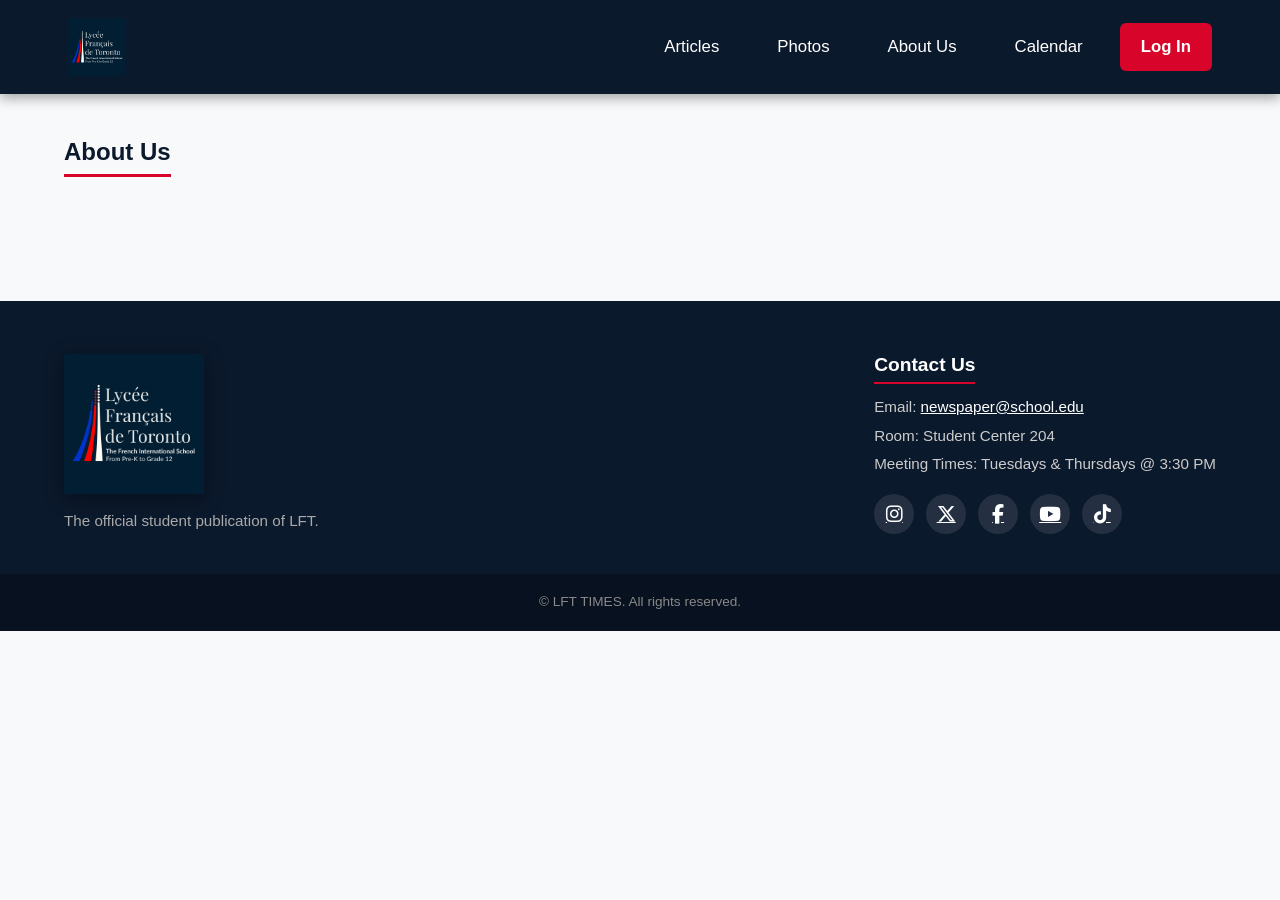
==== about.html @ 4001ed4c "Add about.html with initial content structure" ====
<!DOCTYPE html>
<html lang="en">
<head>
  <meta charset="UTF-8" />
  <meta name="viewport" content="width=device-width, initial-scale=1.0" />

  <title>About Us | LFT TIMES</title>

  <link rel="stylesheet" href="style.css" />

  <!-- FontAwesome Icons for Social Media -->
  <link
    rel="stylesheet"
    href="https://cdnjs.cloudflare.com/ajax/libs/font-awesome/6.4.0/css/all.min.css"
  />
</head>

<body>

  <!-- Top Header Navigation -->
  <header class="navbar">
    <div class="nav-container">

      <a href="index.html" class="logo-link">
        <img src="logo.png" alt="LFT TIMES Logo" class="logo-img" />
      </a>

      <nav class="nav-links">
        <a href="articles.html" class="nav-btn">Articles</a>
        <a href="photos.html" class="nav-btn">Photos</a>
        <a href="about.html" class="nav-btn">About Us</a>
        <a href="calendar.html" class="nav-btn">Calendar</a>
        <a href="login.html" class="nav-btn btn-login">Log In</a>
      </nav>

    </div>
  </header>


  <!-- About Us Section -->
  <main class="main-content">

    <section class="about-section">

      <h1 class="section-title">About Us</h1>

      <!-- Add your text here -->
      <div class="about-text">

        <!-- WRITE YOUR ABOUT US TEXT HERE -->

      </div>

    </section>

  </main>


  <!-- Footer -->
  <footer class="footer">

    <div class="footer-container">

      <div class="footer-brand">
        <img src="logo.png" alt="LFT TIMES Logo" class="footer-logo" />

        <p class="footer-tagline">
          The official student publication of LFT.
        </p>
      </div>


      <div class="footer-contact">

        <h4>Contact Us</h4>

        <p>
          Email:
          <a href="mailto:newspaper@school.edu">
            newspaper@school.edu
          </a>
        </p>

        <p>Room: Student Center 204</p>

        <p>Meeting Times: Tuesdays & Thursdays @ 3:30 PM</p>


        <!-- Social Media Buttons -->
        <div class="social-links">

          <a href="#" aria-label="Instagram" class="social-icon">
            <i class="fab fa-instagram"></i>
          </a>

          <a href="#" aria-label="Twitter" class="social-icon">
            <i class="fab fa-x-twitter"></i>
          </a>

          <a href="#" aria-label="Facebook" class="social-icon">
            <i class="fab fa-facebook-f"></i>
          </a>

          <a href="#" aria-label="YouTube" class="social-icon">
            <i class="fab fa-youtube"></i>
          </a>

          <a href="#" aria-label="TikTok" class="social-icon">
            <i class="fab fa-tiktok"></i>
          </a>

        </div>

      </div>

    </div>


    <!-- Footer Bottom -->
    <div class="footer-bottom">
      <p>&copy; LFT TIMES. All rights reserved.</p>
    </div>

  </footer>

</body>
</html>
---- style.css ----
/* Color Palette Variables */
:root {
  --dark-blue: #0b192c;
  --medium-blue: #1e3e62;
  --accent-red: #d90429;
  --light-gray: #f8f9fa;
  --dark-gray: #2b2d42;
  --white: #ffffff;
  --border-color: #e0e0e0;
}

/* Reset & Base Styles */
* {
  margin: 0;
  padding: 0;
  box-sizing: border-box;
}

body {
  font-family: -apple-system, BlinkMacSystemFont, "Segoe UI", Roboto, Helvetica, Arial, sans-serif;
  background-color: var(--light-gray);
  color: var(--dark-gray);
  line-height: 1.5;
  -webkit-font-smoothing: antialiased;
  -moz-osx-font-smoothing: grayscale;
}

a {
  text-decoration: none;
  color: inherit;
}

/* Header & Navigation */
.navbar {
  background-color: var(--dark-blue);
  position: sticky;
  top: 0;
  z-index: 1000;
  box-shadow: 0 4px 12px rgba(0, 0, 0, 0.35);
}

.nav-container {
  max-width: 1200px;
  margin: 0 auto;
  padding: 18px 28px;
  display: flex;
  align-items: center;
  justify-content: space-between;
}

.logo-img {
  width: 58px;
  height: 58px;
  object-fit: contain;
  display: block;
}

.nav-links {
  display: flex;
  align-items: center;
  gap: 16px;
}

.nav-btn {
  color: var(--white);
  padding: 10px 20px;
  border-radius: 6px;
  font-weight: 500;
  font-size: 1.05rem;
  border: 1px solid transparent;
  transition: background-color 0.2s ease, border-color 0.2s ease;
}

.nav-btn:hover {
  background-color: var(--medium-blue);
  border-color: rgba(255, 255, 255, 0.2);
}

.btn-login {
  background-color: var(--accent-red);
  font-weight: 600;
}

.btn-login:hover {
  background-color: #b80020;
}

/* Hero Section & Ultra-Sharp Background */
.hero {
  position: relative;
  height: 450px;
  min-height: 380px;
  overflow: hidden;
  display: flex;
  align-items: flex-end;
  background-color: var(--dark-blue);
}

.hero-bg {
  position: absolute;
  top: 0;
  left: 0;
  width: 100%;
  height: 100%;
  background-image: url('bg.png');
  background-size: cover;
  background-position: center center;
  background-repeat: no-repeat;
  
  /* Prevents blurriness and jagged scaling on ultra-high resolution displays */
  image-rendering: -webkit-optimize-contrast;
  image-rendering: crisp-edges;
  transform: translateZ(0); /* Enables GPU hardware acceleration */
  will-change: transform;
}

.hero-overlay {
  position: absolute;
  top: 0;
  left: 0;
  width: 100%;
  height: 100%;
  background: linear-gradient(
    to bottom,
    rgba(11, 25, 44, 0.25) 0%,
    rgba(11, 25, 44, 0.75) 70%,
    rgba(11, 25, 44, 0.95) 100%
  );
  z-index: 1;
}

.hero-content {
  position: relative;
  z-index: 2;
  max-width: 1200px;
  width: 100%;
  margin: 0 auto;
  padding: 40px 24px;
}

.hero-title {
  color: var(--white);
  font-size: 4rem;
  font-weight: 900;
  line-height: 0.95;
  letter-spacing: 2px;
  text-transform: uppercase;
  text-shadow: 0 4px 12px rgba(0, 0, 0, 0.5);
}

/* Main Articles Section */
.main-content {
  max-width: 1200px;
  margin: 0 auto;
  padding: 40px 24px;
}

.section-title {
  font-size: 1.5rem;
  color: var(--dark-blue);
  margin-bottom: 24px;
  border-bottom: 3px solid var(--accent-red);
  display: inline-block;
  padding-bottom: 4px;
}

.articles-grid {
  display: grid;
  grid-template-columns: repeat(4, 1fr);
  gap: 20px;
}

.article-card {
  background-color: var(--white);
  border-radius: 8px;
  overflow: hidden;
  box-shadow: 0 4px 12px rgba(0, 0, 0, 0.05);
  border: 1px solid var(--border-color);
  transition: transform 0.2s ease, box-shadow 0.2s ease;
  display: flex;
  flex-direction: column;
}

.article-card:hover {
  transform: translateY(-4px);
  box-shadow: 0 8px 20px rgba(0, 0, 0, 0.12);
}

.card-img-wrapper {
  height: 160px;
  background-color: #e0e0e0;
  overflow: hidden;
}

.card-img {
  width: 100%;
  height: 100%;
  object-fit: cover;
  display: block;
}

.card-body {
  padding: 16px;
  display: flex;
  flex-direction: column;
  flex-grow: 1;
}

.card-category {
  font-size: 0.75rem;
  font-weight: 700;
  text-transform: uppercase;
  color: var(--accent-red);
  margin-bottom: 6px;
}

.card-title {
  font-size: 1.1rem;
  color: var(--dark-blue);
  font-weight: 700;
  margin-bottom: 12px;
  flex-grow: 1;
}

.card-date {
  font-size: 0.8rem;
  color: #777;
}

/* Footer Section */
.footer {
  background-color: var(--dark-blue);
  color: var(--white);
  margin-top: 60px;
  padding-top: 50px;
}

.footer-container {
  max-width: 1200px;
  margin: 0 auto;
  padding: 0 24px 40px 24px;
  display: flex;
  justify-content: space-between;
  align-items: center;
  gap: 40px;
  flex-wrap: wrap;
}

.footer-brand {
  display: flex;
  flex-direction: column;
  align-items: flex-start;
  max-width: 320px;
}

/* VERY BIG FOOTER LOGO */
.footer-logo {
  width: 140px;
  height: auto;
  max-height: 140px;
  object-fit: contain;
  margin-bottom: 16px;
  filter: drop-shadow(0 4px 10px rgba(0, 0, 0, 0.4));
}

.footer-tagline {
  color: #aaa;
  font-size: 0.95rem;
  line-height: 1.4;
}

.footer-contact h4 {
  font-size: 1.2rem;
  margin-bottom: 12px;
  color: var(--white);
  border-bottom: 2px solid var(--accent-red);
  display: inline-block;
  padding-bottom: 2px;
}

.footer-contact p {
  font-size: 0.95rem;
  color: #ccc;
  margin-bottom: 6px;
}

.footer-contact a {
  color: var(--white);
  text-decoration: underline;
}

/* Social Media Buttons */
.social-links {
  display: flex;
  gap: 12px;
  margin-top: 18px;
}

.social-icon {
  width: 40px;
  height: 40px;
  background-color: rgba(255, 255, 255, 0.1);
  color: var(--white);
  border-radius: 50%;
  display: flex;
  align-items: center;
  justify-content: center;
  font-size: 1.2rem;
  transition: background-color 0.2s ease, transform 0.2s ease;
}

.social-icon:hover {
  background-color: var(--accent-red);
  transform: translateY(-3px);
}

.footer-bottom {
  background-color: rgba(0, 0, 0, 0.3);
  text-align: center;
  padding: 18px;
  font-size: 0.85rem;
  color: #888;
}

/* Mobile Responsiveness */
@media (max-width: 900px) {
  .articles-grid {
    grid-template-columns: repeat(2, 1fr);
  }
}

@media (max-width: 600px) {
  .articles-grid {
    grid-template-columns: 1fr;
  }

  .nav-container {
    flex-direction: column;
    gap: 12px;
  }

  .nav-links {
    flex-wrap: wrap;
    justify-content: center;
  }

  .hero-title {
    font-size: 2.8rem;
  }

  .footer-container {
    flex-direction: column;
    align-items: flex-start;
  }
}
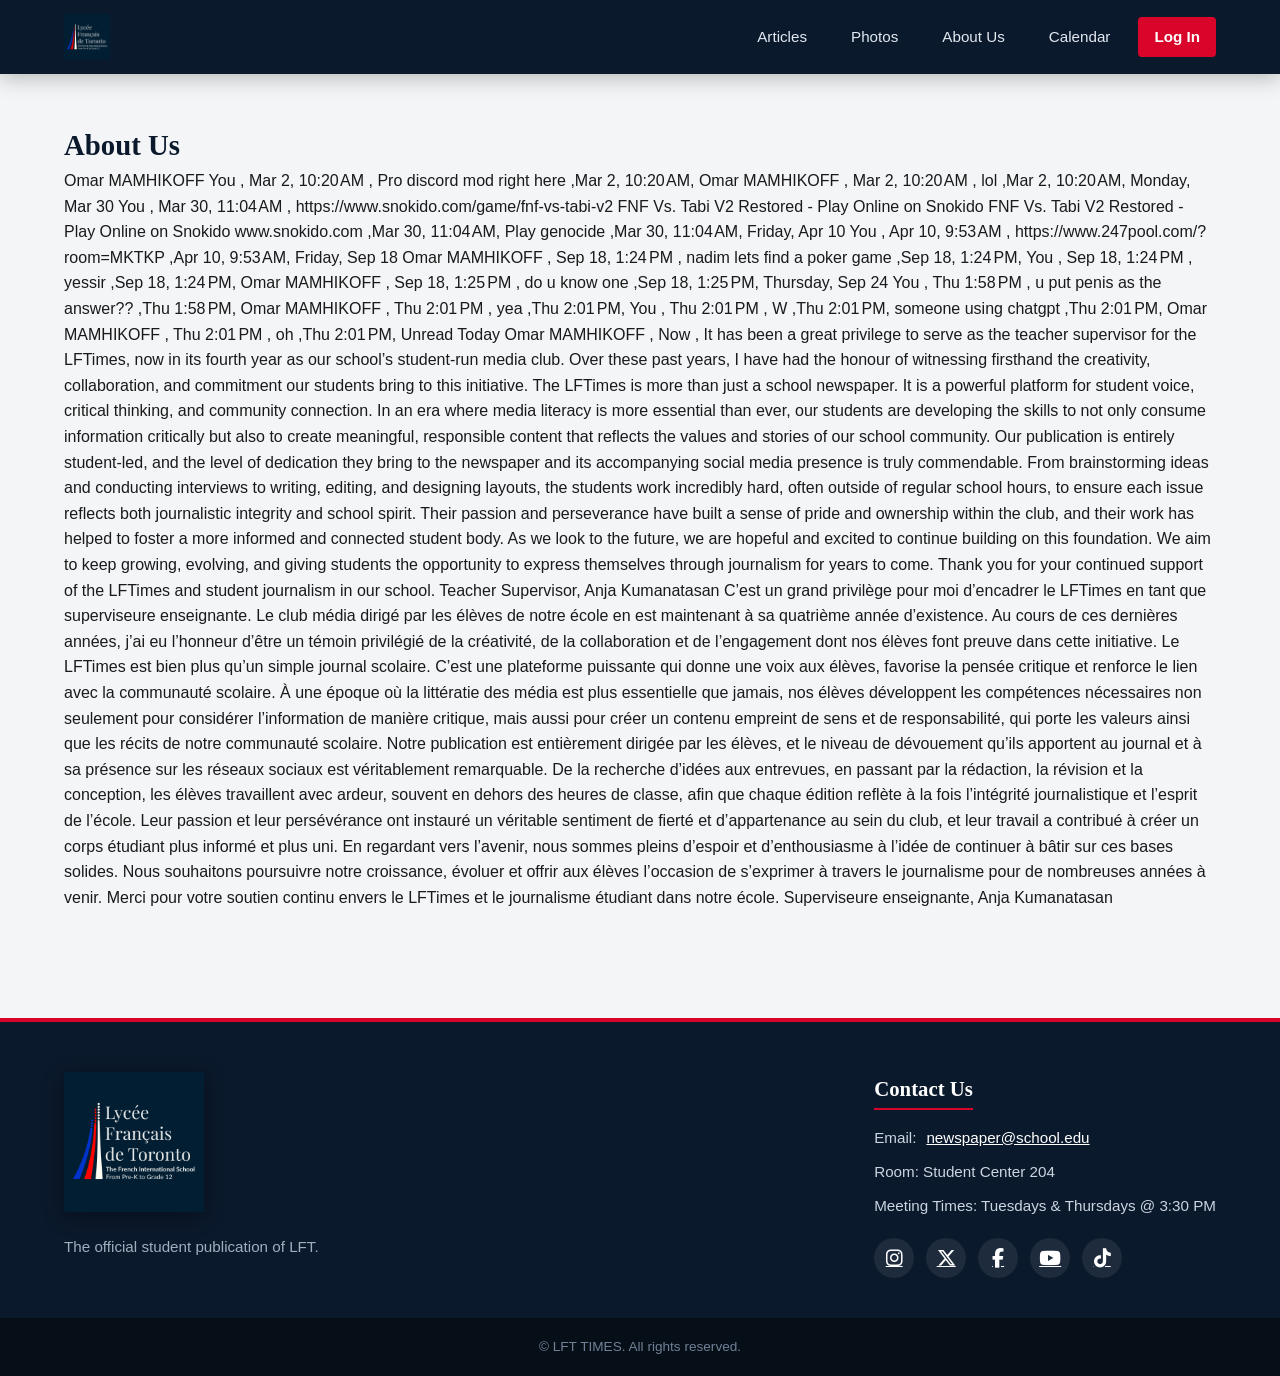
==== commit fbfb2f49: "Update about section with teacher's message Added a detailed message from the teacher supervisor abo" ====
--- a/about.html
+++ b/about.html
@@ -47,8 +47,118 @@
       <!-- Add your text here -->
       <div class="about-text">
 
-        <!-- WRITE YOUR ABOUT US TEXT HERE -->
-
+      Omar MAMHIKOFF
+You
+,
+Mar 2, 10:20 AM
+,
+Pro discord mod right here
+,Mar 2, 10:20 AM,
+Omar MAMHIKOFF
+,
+Mar 2, 10:20 AM
+,
+lol
+,Mar 2, 10:20 AM,
+Monday, Mar 30
+You
+,
+Mar 30, 11:04 AM
+,
+https://www.snokido.com/game/fnf-vs-tabi-v2
+FNF Vs. Tabi V2 Restored - Play Online on Snokido
+FNF Vs. Tabi V2 Restored - Play Online on Snokido
+www.snokido.com
+,Mar 30, 11:04 AM,
+Play genocide
+,Mar 30, 11:04 AM,
+Friday, Apr 10
+You
+,
+Apr 10, 9:53 AM
+,
+https://www.247pool.com/?room=MKTKP
+,Apr 10, 9:53 AM,
+Friday, Sep 18
+Omar MAMHIKOFF
+,
+Sep 18, 1:24 PM
+,
+nadim lets find a poker game
+,Sep 18, 1:24 PM,
+You
+,
+Sep 18, 1:24 PM
+,
+yessir
+,Sep 18, 1:24 PM,
+Omar MAMHIKOFF
+,
+Sep 18, 1:25 PM
+,
+do u know one
+,Sep 18, 1:25 PM,
+Thursday, Sep 24
+You
+,
+Thu 1:58 PM
+,
+u put penis as the answer??
+,Thu 1:58 PM,
+Omar MAMHIKOFF
+,
+Thu 2:01 PM
+,
+yea
+,Thu 2:01 PM,
+You
+,
+Thu 2:01 PM
+,
+W
+,Thu 2:01 PM,
+someone using chatgpt
+,Thu 2:01 PM,
+Omar MAMHIKOFF
+,
+Thu 2:01 PM
+,
+oh
+,Thu 2:01 PM,
+Unread
+Today
+Omar MAMHIKOFF
+,
+Now
+,
+It has been a great privilege to serve as the teacher supervisor for the LFTimes, now in its fourth year as our school’s student-run media club. Over these past years, I have had the honour of witnessing firsthand the creativity, collaboration, and commitment our students bring to this initiative.
+
+The LFTimes is more than just a school newspaper. It is a powerful platform for student voice, critical thinking, and community connection. In an era where media literacy is more essential than ever, our students are developing the skills to not only consume information critically but also to create meaningful, responsible content that reflects the values and stories of our school community.
+
+Our publication is entirely student-led, and the level of dedication they bring to the newspaper and its accompanying social media presence is truly commendable. From brainstorming ideas and conducting interviews to writing, editing, and designing layouts, the students work incredibly hard, often outside of regular school hours, to ensure each issue reflects both journalistic integrity and school spirit.
+
+Their passion and perseverance have built a sense of pride and ownership within the club, and their work has helped to foster a more informed and connected student body.
+
+As we look to the future, we are hopeful and excited to continue building on this foundation. We aim to keep growing, evolving, and giving students the opportunity to express themselves through journalism for years to come.
+
+Thank you for your continued support of the LFTimes and student journalism in our school.
+
+Teacher Supervisor, Anja Kumanatasan
+
+
+C’est un grand privilège pour moi d’encadrer le LFTimes en tant que superviseure enseignante. Le club média dirigé par les élèves de notre école en est maintenant à sa quatrième année d’existence. Au cours de ces dernières années, j’ai eu l’honneur d’être un témoin privilégié de la créativité, de la collaboration et de l’engagement dont nos élèves font preuve dans cette initiative.
+
+Le LFTimes est bien plus qu’un simple journal scolaire. C’est une plateforme puissante qui donne une voix aux élèves, favorise la pensée critique et renforce le lien avec la communauté scolaire. À une époque où la littératie des média est plus essentielle que jamais, nos élèves développent les compétences nécessaires non seulement pour considérer l’information de manière critique, mais aussi pour créer un contenu empreint de sens et de responsabilité, qui porte les valeurs ainsi que les récits de notre communauté scolaire.
+
+Notre publication est entièrement dirigée par les élèves, et le niveau de dévouement qu’ils apportent au journal et à sa présence sur les réseaux sociaux est véritablement remarquable. De la recherche d’idées aux entrevues, en passant par la rédaction, la révision et la conception, les élèves travaillent avec ardeur, souvent en dehors des heures de classe, afin que chaque édition reflète à la fois l’intégrité journalistique et l’esprit de l’école.
+
+Leur passion et leur persévérance ont instauré un véritable sentiment de fierté et d’appartenance au sein du club, et leur travail a contribué à créer un corps étudiant plus informé et plus uni.
+
+En regardant vers l’avenir, nous sommes pleins d’espoir et d’enthousiasme à l’idée de continuer à bâtir sur ces bases solides. Nous souhaitons poursuivre notre croissance, évoluer et offrir aux élèves l’occasion de s’exprimer à travers le journalisme pour de nombreuses années à venir.
+
+Merci pour votre soutien continu envers le LFTimes et le journalisme étudiant dans notre école.
+
+Superviseure enseignante, Anja Kumanatasan
       </div>
 
     </section>
--- a/style.css
+++ b/style.css
@@ -1,12 +1,16 @@
-/* Color Palette Variables */
+/* Color Palette & Custom Variables */
 :root {
   --dark-blue: #0b192c;
   --medium-blue: #1e3e62;
   --accent-red: #d90429;
-  --light-gray: #f8f9fa;
-  --dark-gray: #2b2d42;
+  --light-gray: #f4f5f7;
+  --dark-gray: #1a1a1a;
+  --body-text: #4a4a4a;
   --white: #ffffff;
-  --border-color: #e0e0e0;
+  --border-color: #e2e8f0;
+  
+  --font-serif: 'Playfair Display', Georgia, serif;
+  --font-sans: 'Inter', -apple-system, BlinkMacSystemFont, sans-serif;
 }
 
 /* Reset & Base Styles */
@@ -17,67 +21,84 @@
 }
 
 body {
-  font-family: -apple-system, BlinkMacSystemFont, "Segoe UI", Roboto, Helvetica, Arial, sans-serif;
+  font-family: var(--font-sans);
   background-color: var(--light-gray);
   color: var(--dark-gray);
-  line-height: 1.5;
+  line-height: 1.6;
   -webkit-font-smoothing: antialiased;
-  -moz-osx-font-smoothing: grayscale;
 }
 
 a {
   text-decoration: none;
   color: inherit;
-}
-
-/* Header & Navigation */
+  transition: color 0.2s ease;
+}
+
+/* Navigation Header */
 .navbar {
   background-color: var(--dark-blue);
   position: sticky;
   top: 0;
   z-index: 1000;
-  box-shadow: 0 4px 12px rgba(0, 0, 0, 0.35);
+  box-shadow: 0 4px 20px rgba(0, 0, 0, 0.25);
 }
 
 .nav-container {
   max-width: 1200px;
   margin: 0 auto;
-  padding: 18px 28px;
+  padding: 14px 24px;
   display: flex;
   align-items: center;
   justify-content: space-between;
 }
 
+.logo-link {
+  display: flex;
+  align-items: center;
+  gap: 12px;
+}
+
 .logo-img {
-  width: 58px;
-  height: 58px;
+  width: 46px;
+  height: 46px;
   object-fit: contain;
-  display: block;
+}
+
+.brand-text {
+  font-family: var(--font-serif);
+  font-size: 1.6rem;
+  font-weight: 900;
+  color: var(--white);
+  letter-spacing: 1px;
+}
+
+.brand-text span {
+  color: var(--accent-red);
 }
 
 .nav-links {
   display: flex;
   align-items: center;
-  gap: 16px;
+  gap: 12px;
 }
 
 .nav-btn {
-  color: var(--white);
-  padding: 10px 20px;
-  border-radius: 6px;
+  color: #e2e8f0;
+  padding: 8px 16px;
+  border-radius: 4px;
+  font-size: 0.95rem;
   font-weight: 500;
-  font-size: 1.05rem;
-  border: 1px solid transparent;
-  transition: background-color 0.2s ease, border-color 0.2s ease;
+  transition: all 0.2s ease;
 }
 
 .nav-btn:hover {
-  background-color: var(--medium-blue);
-  border-color: rgba(255, 255, 255, 0.2);
+  color: var(--white);
+  background-color: rgba(255, 255, 255, 0.08);
 }
 
 .btn-login {
   background-color: var(--accent-red);
+  color: var(--white);
   font-weight: 600;
 }
 
@@ -85,15 +106,14 @@
   background-color: #b80020;
 }
 
-/* Hero Section & Ultra-Sharp Background */
+/* Hero Section */
 .hero {
   position: relative;
-  height: 450px;
-  min-height: 380px;
-  overflow: hidden;
+  height: 380px;
   display: flex;
   align-items: flex-end;
   background-color: var(--dark-blue);
+  overflow: hidden;
 }
 
 .hero-bg {
@@ -102,16 +122,9 @@
   left: 0;
   width: 100%;
   height: 100%;
-  background-image: url('bg.png');
   background-size: cover;
-  background-position: center center;
-  background-repeat: no-repeat;
-  
-  /* Prevents blurriness and jagged scaling on ultra-high resolution displays */
-  image-rendering: -webkit-optimize-contrast;
-  image-rendering: crisp-edges;
-  transform: translateZ(0); /* Enables GPU hardware acceleration */
-  will-change: transform;
+  background-position: center;
+  filter: brightness(0.9);
 }
 
 .hero-overlay {
@@ -121,10 +134,10 @@
   width: 100%;
   height: 100%;
   background: linear-gradient(
-    to bottom,
-    rgba(11, 25, 44, 0.25) 0%,
-    rgba(11, 25, 44, 0.75) 70%,
-    rgba(11, 25, 44, 0.95) 100%
+    to top,
+    rgba(11, 25, 44, 0.98) 0%,
+    rgba(11, 25, 44, 0.6) 60%,
+    rgba(11, 25, 44, 0.2) 100%
   );
   z-index: 1;
 }
@@ -135,46 +148,79 @@
   max-width: 1200px;
   width: 100%;
   margin: 0 auto;
-  padding: 40px 24px;
+  padding: 48px 24px;
+}
+
+.hero-tag {
+  background-color: var(--accent-red);
+  color: var(--white);
+  font-size: 0.75rem;
+  font-weight: 700;
+  text-transform: uppercase;
+  letter-spacing: 1.5px;
+  padding: 4px 10px;
+  border-radius: 3px;
+  display: inline-block;
+  margin-bottom: 12px;
 }
 
 .hero-title {
-  color: var(--white);
-  font-size: 4rem;
+  font-family: var(--font-serif);
+  color: var(--white);
+  font-size: 3.8rem;
   font-weight: 900;
-  line-height: 0.95;
-  letter-spacing: 2px;
-  text-transform: uppercase;
-  text-shadow: 0 4px 12px rgba(0, 0, 0, 0.5);
-}
-
-/* Main Articles Section */
+  line-height: 1;
+  letter-spacing: -1px;
+  margin-bottom: 12px;
+}
+
+.hero-subtitle {
+  color: #cbd5e1;
+  font-size: 1.15rem;
+  max-width: 620px;
+  font-weight: 400;
+}
+
+/* Main Content Layout */
 .main-content {
   max-width: 1200px;
   margin: 0 auto;
-  padding: 40px 24px;
+  padding: 48px 24px;
+}
+
+.section-header {
+  display: flex;
+  align-items: center;
+  gap: 20px;
+  margin-bottom: 32px;
 }
 
 .section-title {
-  font-size: 1.5rem;
+  font-family: var(--font-serif);
+  font-size: 1.8rem;
   color: var(--dark-blue);
-  margin-bottom: 24px;
-  border-bottom: 3px solid var(--accent-red);
-  display: inline-block;
-  padding-bottom: 4px;
-}
-
+  white-space: nowrap;
+}
+
+.title-line {
+  height: 2px;
+  width: 100%;
+  background-color: var(--border-color);
+}
+
+/* Article Cards Grid */
 .articles-grid {
   display: grid;
   grid-template-columns: repeat(4, 1fr);
-  gap: 20px;
+  gap: 24px;
+  width: 100%;
 }
 
 .article-card {
   background-color: var(--white);
   border-radius: 8px;
   overflow: hidden;
-  box-shadow: 0 4px 12px rgba(0, 0, 0, 0.05);
+  box-shadow: 0 4px 16px rgba(0, 0, 0, 0.06);
   border: 1px solid var(--border-color);
   transition: transform 0.2s ease, box-shadow 0.2s ease;
   display: flex;
@@ -183,13 +229,15 @@
 
 .article-card:hover {
   transform: translateY(-4px);
-  box-shadow: 0 8px 20px rgba(0, 0, 0, 0.12);
+  box-shadow: 0 10px 24px rgba(0, 0, 0, 0.12);
 }
 
 .card-img-wrapper {
-  height: 160px;
-  background-color: #e0e0e0;
+  height: 180px;
+  width: 100%;
+  background-color: #cbd5e1;
   overflow: hidden;
+  position: relative;
 }
 
 .card-img {
@@ -200,10 +248,11 @@
 }
 
 .card-body {
-  padding: 16px;
+  padding: 20px;
   display: flex;
   flex-direction: column;
   flex-grow: 1;
+  background-color: var(--white);
 }
 
 .card-category {
@@ -211,20 +260,27 @@
   font-weight: 700;
   text-transform: uppercase;
   color: var(--accent-red);
-  margin-bottom: 6px;
+  letter-spacing: 0.8px;
+  margin-bottom: 8px;
 }
 
 .card-title {
-  font-size: 1.1rem;
+  font-family: var(--font-serif);
+  font-size: 1.15rem;
+  line-height: 1.35;
   color: var(--dark-blue);
   font-weight: 700;
-  margin-bottom: 12px;
+  margin-bottom: 16px;
   flex-grow: 1;
+}
+
+.card-title a:hover {
+  color: var(--accent-red);
 }
 
 .card-date {
   font-size: 0.8rem;
-  color: #777;
+  color: #718096;
 }
 
 /* Footer Section */
@@ -233,6 +289,7 @@
   color: var(--white);
   margin-top: 60px;
   padding-top: 50px;
+  border-top: 4px solid var(--accent-red);
 }
 
 .footer-container {
@@ -241,19 +298,15 @@
   padding: 0 24px 40px 24px;
   display: flex;
   justify-content: space-between;
-  align-items: center;
+  align-items: flex-start;
   gap: 40px;
   flex-wrap: wrap;
 }
 
 .footer-brand {
-  display: flex;
-  flex-direction: column;
-  align-items: flex-start;
-  max-width: 320px;
-}
-
-/* VERY BIG FOOTER LOGO */
+  max-width: 340px;
+}
+
 .footer-logo {
   width: 140px;
   height: auto;
@@ -264,14 +317,15 @@
 }
 
 .footer-tagline {
-  color: #aaa;
+  color: #a0aec0;
   font-size: 0.95rem;
-  line-height: 1.4;
+  line-height: 1.5;
 }
 
 .footer-contact h4 {
-  font-size: 1.2rem;
-  margin-bottom: 12px;
+  font-family: var(--font-serif);
+  font-size: 1.3rem;
+  margin-bottom: 16px;
   color: var(--white);
   border-bottom: 2px solid var(--accent-red);
   display: inline-block;
@@ -280,8 +334,11 @@
 
 .footer-contact p {
   font-size: 0.95rem;
-  color: #ccc;
-  margin-bottom: 6px;
+  color: #cbd5e1;
+  margin-bottom: 10px;
+  display: flex;
+  align-items: center;
+  gap: 10px;
 }
 
 .footer-contact a {
@@ -289,24 +346,23 @@
   text-decoration: underline;
 }
 
-/* Social Media Buttons */
 .social-links {
   display: flex;
   gap: 12px;
-  margin-top: 18px;
+  margin-top: 20px;
 }
 
 .social-icon {
   width: 40px;
   height: 40px;
-  background-color: rgba(255, 255, 255, 0.1);
+  background-color: rgba(255, 255, 255, 0.08);
   color: var(--white);
   border-radius: 50%;
   display: flex;
   align-items: center;
   justify-content: center;
   font-size: 1.2rem;
-  transition: background-color 0.2s ease, transform 0.2s ease;
+  transition: all 0.2s ease;
 }
 
 .social-icon:hover {
@@ -315,15 +371,15 @@
 }
 
 .footer-bottom {
-  background-color: rgba(0, 0, 0, 0.3);
+  background-color: #060e18;
   text-align: center;
   padding: 18px;
   font-size: 0.85rem;
-  color: #888;
-}
-
-/* Mobile Responsiveness */
-@media (max-width: 900px) {
+  color: #718096;
+}
+
+/* Responsive Behavior */
+@media (max-width: 1024px) {
   .articles-grid {
     grid-template-columns: repeat(2, 1fr);
   }
@@ -339,11 +395,6 @@
     gap: 12px;
   }
 
-  .nav-links {
-    flex-wrap: wrap;
-    justify-content: center;
-  }
-
   .hero-title {
     font-size: 2.8rem;
   }
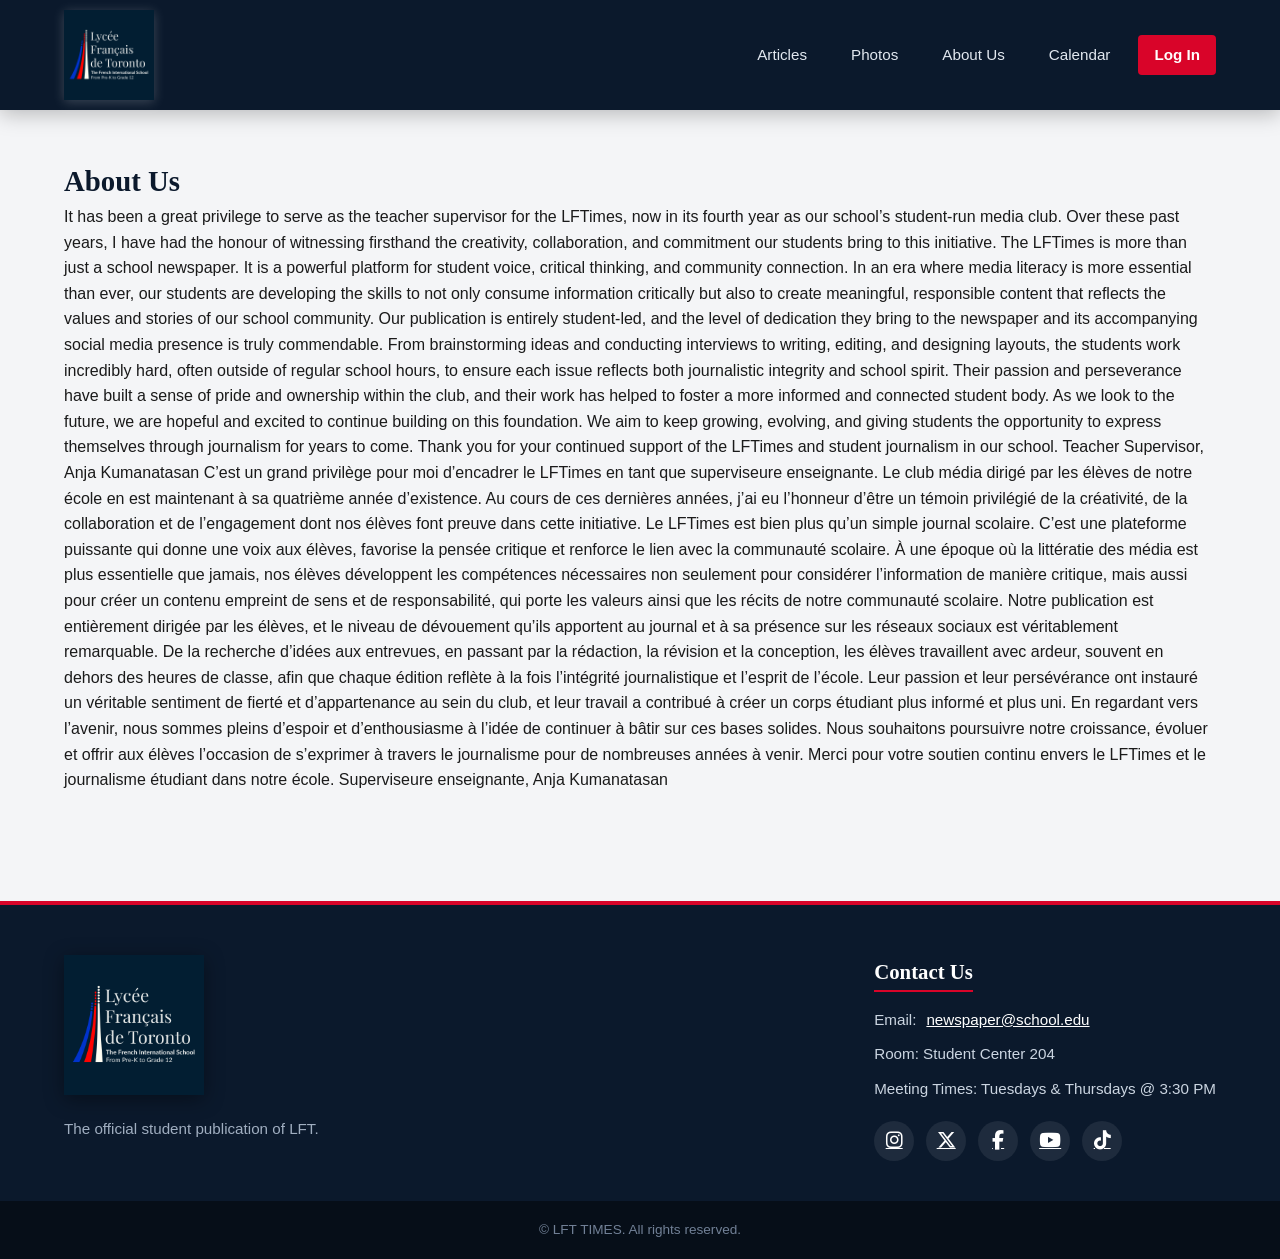
==== commit 72febec6: "Update about.html with new LFTimes description Removed outdated chat logs and added a new paragraph " ====
--- a/about.html
+++ b/about.html
@@ -46,92 +46,7 @@
 
       <!-- Add your text here -->
       <div class="about-text">
-
-      Omar MAMHIKOFF
-You
-,
-Mar 2, 10:20 AM
-,
-Pro discord mod right here
-,Mar 2, 10:20 AM,
-Omar MAMHIKOFF
-,
-Mar 2, 10:20 AM
-,
-lol
-,Mar 2, 10:20 AM,
-Monday, Mar 30
-You
-,
-Mar 30, 11:04 AM
-,
-https://www.snokido.com/game/fnf-vs-tabi-v2
-FNF Vs. Tabi V2 Restored - Play Online on Snokido
-FNF Vs. Tabi V2 Restored - Play Online on Snokido
-www.snokido.com
-,Mar 30, 11:04 AM,
-Play genocide
-,Mar 30, 11:04 AM,
-Friday, Apr 10
-You
-,
-Apr 10, 9:53 AM
-,
-https://www.247pool.com/?room=MKTKP
-,Apr 10, 9:53 AM,
-Friday, Sep 18
-Omar MAMHIKOFF
-,
-Sep 18, 1:24 PM
-,
-nadim lets find a poker game
-,Sep 18, 1:24 PM,
-You
-,
-Sep 18, 1:24 PM
-,
-yessir
-,Sep 18, 1:24 PM,
-Omar MAMHIKOFF
-,
-Sep 18, 1:25 PM
-,
-do u know one
-,Sep 18, 1:25 PM,
-Thursday, Sep 24
-You
-,
-Thu 1:58 PM
-,
-u put penis as the answer??
-,Thu 1:58 PM,
-Omar MAMHIKOFF
-,
-Thu 2:01 PM
-,
-yea
-,Thu 2:01 PM,
-You
-,
-Thu 2:01 PM
-,
-W
-,Thu 2:01 PM,
-someone using chatgpt
-,Thu 2:01 PM,
-Omar MAMHIKOFF
-,
-Thu 2:01 PM
-,
-oh
-,Thu 2:01 PM,
-Unread
-Today
-Omar MAMHIKOFF
-,
-Now
-,
-It has been a great privilege to serve as the teacher supervisor for the LFTimes, now in its fourth year as our school’s student-run media club. Over these past years, I have had the honour of witnessing firsthand the creativity, collaboration, and commitment our students bring to this initiative.
+        It has been a great privilege to serve as the teacher supervisor for the LFTimes, now in its fourth year as our school’s student-run media club. Over these past years, I have had the honour of witnessing firsthand the creativity, collaboration, and commitment our students bring to this initiative.
 
 The LFTimes is more than just a school newspaper. It is a powerful platform for student voice, critical thinking, and community connection. In an era where media literacy is more essential than ever, our students are developing the skills to not only consume information critically but also to create meaningful, responsible content that reflects the values and stories of our school community.
 
--- a/style.css
+++ b/style.css
@@ -35,18 +35,20 @@
 }
 
 /* Navigation Header */
+/* Navigation Header */
 .navbar {
   background-color: var(--dark-blue);
   position: sticky;
   top: 0;
   z-index: 1000;
   box-shadow: 0 4px 20px rgba(0, 0, 0, 0.25);
+  padding: 6px 0; /* Ensures vertical breathing room for a larger logo */
 }
 
 .nav-container {
   max-width: 1200px;
   margin: 0 auto;
-  padding: 14px 24px;
+  padding: 4px 24px;
   display: flex;
   align-items: center;
   justify-content: space-between;
@@ -55,26 +57,18 @@
 .logo-link {
   display: flex;
   align-items: center;
-  gap: 12px;
+  text-decoration: none;
 }
 
 .logo-img {
-  width: 46px;
-  height: 46px;
+  height: 90px; /* Increased from 56px to 90px for high visibility */
+  width: auto;
+  max-width: 260px; /* Prevents extremely wide logos from pushing nav items */
   object-fit: contain;
-}
-
-.brand-text {
-  font-family: var(--font-serif);
-  font-size: 1.6rem;
-  font-weight: 900;
-  color: var(--white);
-  letter-spacing: 1px;
-}
-
-.brand-text span {
-  color: var(--accent-red);
-}
+  display: block;
+  filter: drop-shadow(0 2px 6px rgba(255, 255, 255, 0.2));
+}
+
 
 .nav-links {
   display: flex;
@@ -151,27 +145,14 @@
   padding: 48px 24px;
 }
 
-.hero-tag {
-  background-color: var(--accent-red);
-  color: var(--white);
-  font-size: 0.75rem;
-  font-weight: 700;
-  text-transform: uppercase;
-  letter-spacing: 1.5px;
-  padding: 4px 10px;
-  border-radius: 3px;
-  display: inline-block;
-  margin-bottom: 12px;
-}
-
 .hero-title {
   font-family: var(--font-serif);
   color: var(--white);
-  font-size: 3.8rem;
+  font-size: 4rem;
   font-weight: 900;
   line-height: 1;
   letter-spacing: -1px;
-  margin-bottom: 12px;
+  margin-bottom: 14px;
 }
 
 .hero-subtitle {
@@ -395,6 +376,10 @@
     gap: 12px;
   }
 
+  .logo-img {
+    height: 48px;
+  }
+
   .hero-title {
     font-size: 2.8rem;
   }
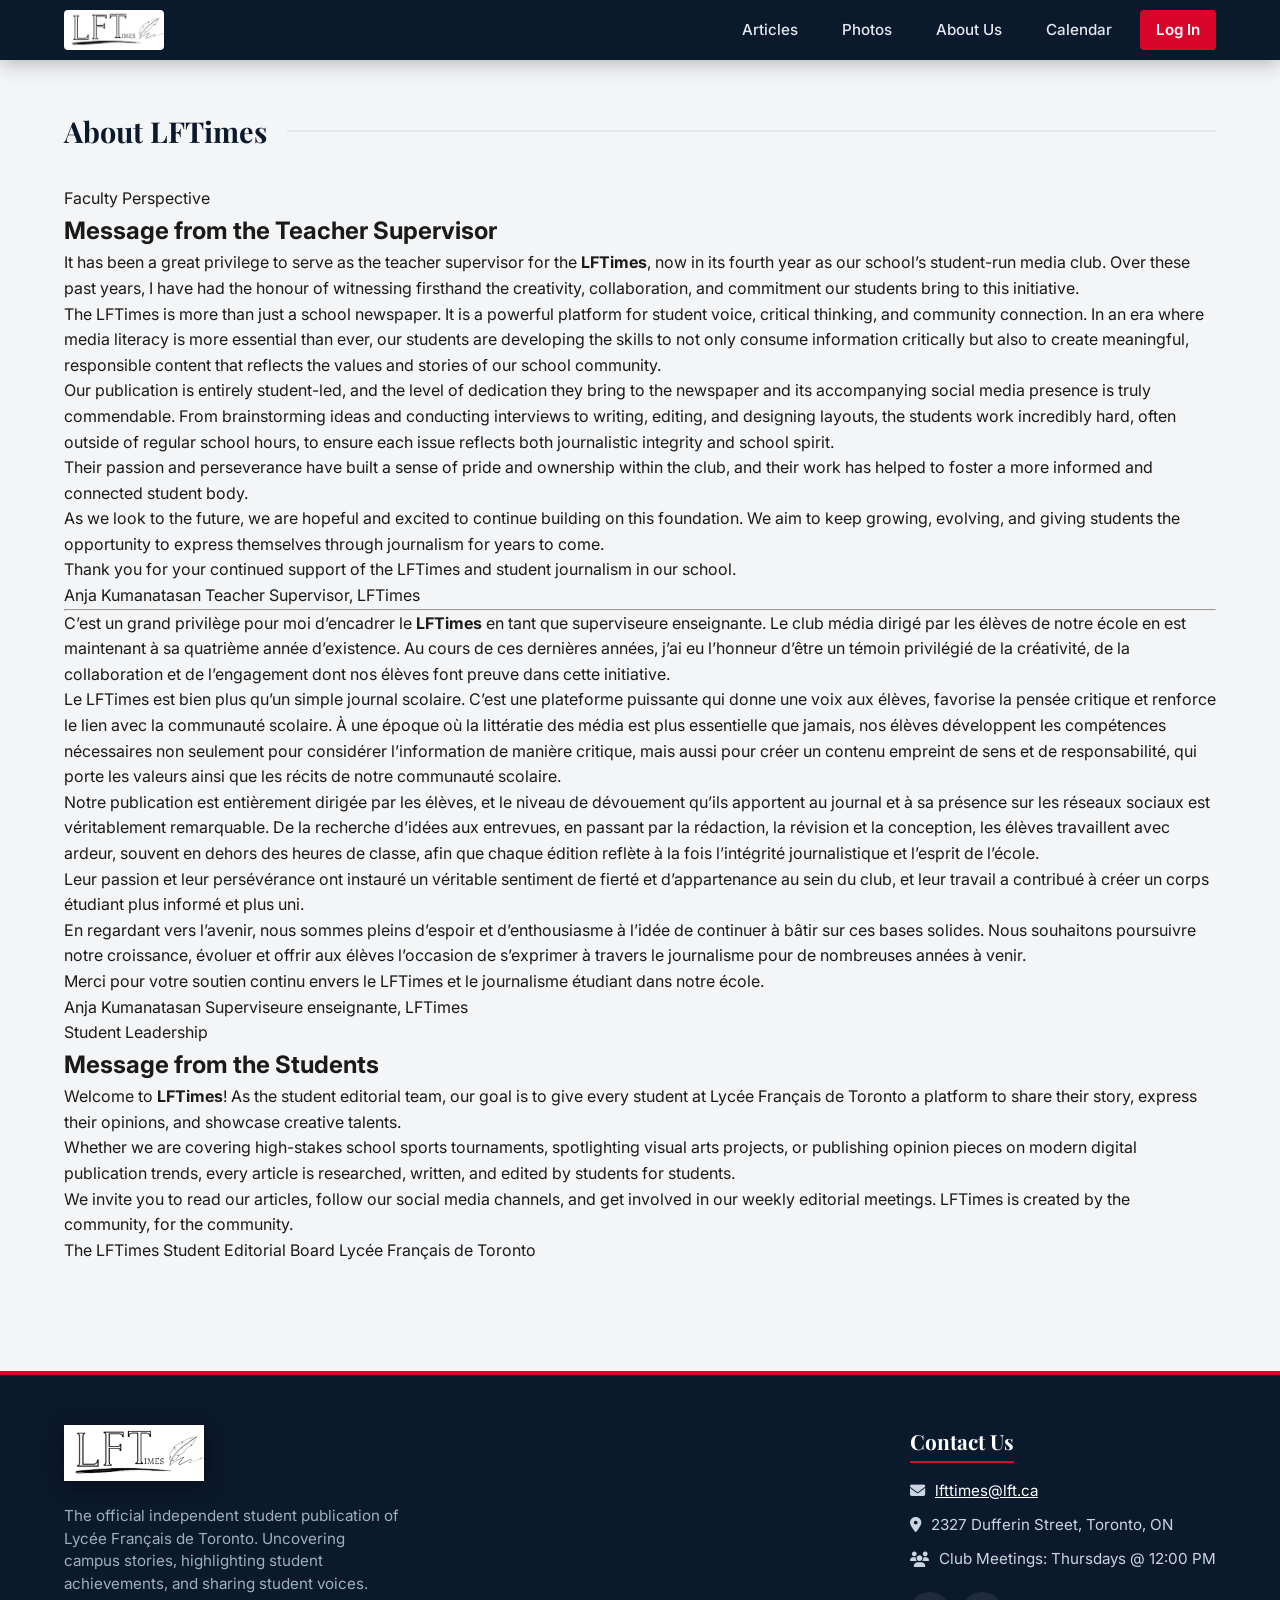
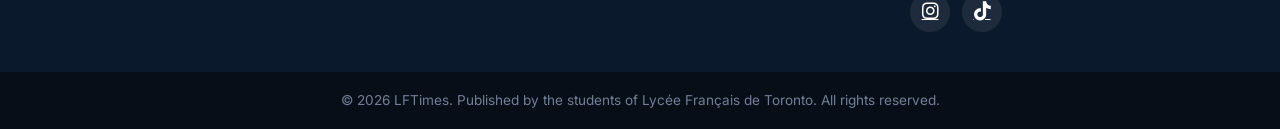
==== commit 0fa0725c: "Update about.html" ====
--- a/about.html
+++ b/about.html
@@ -4,7 +4,12 @@
   <meta charset="UTF-8" />
   <meta name="viewport" content="width=device-width, initial-scale=1.0" />
 
-  <title>About Us | LFT TIMES</title>
+  <title>About Us | LFTimes</title>
+
+  <!-- Modern Editorial Fonts -->
+  <link rel="preconnect" href="https://fonts.googleapis.com">
+  <link rel="preconnect" href="https://fonts.gstatic.com" crossorigin>
+  <link href="https://fonts.googleapis.com/css2?family=Inter:wght@400;500;600;700&family=Playfair+Display:ital,wght@0,700;0,900;1,400&display=swap" rel="stylesheet">
 
   <link rel="stylesheet" href="style.css" />
 
@@ -22,7 +27,7 @@
     <div class="nav-container">
 
       <a href="index.html" class="logo-link">
-        <img src="logo.png" alt="LFT TIMES Logo" class="logo-img" />
+        <img src="logo67.png" alt="LFTimes Logo" class="logo-img" />
       </a>
 
       <nav class="nav-links">
@@ -40,112 +45,115 @@
   <!-- About Us Section -->
   <main class="main-content">
 
-    <section class="about-section">
+    <section class="about-container">
 
-      <h1 class="section-title">About Us</h1>
+      <div class="section-header">
+        <h1 class="section-title">About LFTimes</h1>
+        <div class="title-line"></div>
+      </div>
 
-      <!-- Add your text here -->
-      <div class="about-text">
-        It has been a great privilege to serve as the teacher supervisor for the LFTimes, now in its fourth year as our school’s student-run media club. Over these past years, I have had the honour of witnessing firsthand the creativity, collaboration, and commitment our students bring to this initiative.
+      <!-- SECTION 1: Message from Teacher Supervisor -->
+      <article class="about-card">
+        <div class="about-card-header">
+          <span class="about-badge">Faculty Perspective</span>
+          <h2>Message from the Teacher Supervisor</h2>
+        </div>
 
-The LFTimes is more than just a school newspaper. It is a powerful platform for student voice, critical thinking, and community connection. In an era where media literacy is more essential than ever, our students are developing the skills to not only consume information critically but also to create meaningful, responsible content that reflects the values and stories of our school community.
+        <!-- English Version -->
+        <div class="about-text english-version">
+          <p>It has been a great privilege to serve as the teacher supervisor for the <strong>LFTimes</strong>, now in its fourth year as our school’s student-run media club. Over these past years, I have had the honour of witnessing firsthand the creativity, collaboration, and commitment our students bring to this initiative.</p>
 
-Our publication is entirely student-led, and the level of dedication they bring to the newspaper and its accompanying social media presence is truly commendable. From brainstorming ideas and conducting interviews to writing, editing, and designing layouts, the students work incredibly hard, often outside of regular school hours, to ensure each issue reflects both journalistic integrity and school spirit.
+          <p>The LFTimes is more than just a school newspaper. It is a powerful platform for student voice, critical thinking, and community connection. In an era where media literacy is more essential than ever, our students are developing the skills to not only consume information critically but also to create meaningful, responsible content that reflects the values and stories of our school community.</p>
 
-Their passion and perseverance have built a sense of pride and ownership within the club, and their work has helped to foster a more informed and connected student body.
+          <p>Our publication is entirely student-led, and the level of dedication they bring to the newspaper and its accompanying social media presence is truly commendable. From brainstorming ideas and conducting interviews to writing, editing, and designing layouts, the students work incredibly hard, often outside of regular school hours, to ensure each issue reflects both journalistic integrity and school spirit.</p>
 
-As we look to the future, we are hopeful and excited to continue building on this foundation. We aim to keep growing, evolving, and giving students the opportunity to express themselves through journalism for years to come.
+          <p>Their passion and perseverance have built a sense of pride and ownership within the club, and their work has helped to foster a more informed and connected student body.</p>
 
-Thank you for your continued support of the LFTimes and student journalism in our school.
+          <p>As we look to the future, we are hopeful and excited to continue building on this foundation. We aim to keep growing, evolving, and giving students the opportunity to express themselves through journalism for years to come.</p>
 
-Teacher Supervisor, Anja Kumanatasan
+          <p>Thank you for your continued support of the LFTimes and student journalism in our school.</p>
 
+          <div class="author-signature">
+            <span class="author-name">Anja Kumanatasan</span>
+            <span class="author-title">Teacher Supervisor, LFTimes</span>
+          </div>
+        </div>
 
-C’est un grand privilège pour moi d’encadrer le LFTimes en tant que superviseure enseignante. Le club média dirigé par les élèves de notre école en est maintenant à sa quatrième année d’existence. Au cours de ces dernières années, j’ai eu l’honneur d’être un témoin privilégié de la créativité, de la collaboration et de l’engagement dont nos élèves font preuve dans cette initiative.
+        <hr class="content-divider" />
 
-Le LFTimes est bien plus qu’un simple journal scolaire. C’est une plateforme puissante qui donne une voix aux élèves, favorise la pensée critique et renforce le lien avec la communauté scolaire. À une époque où la littératie des média est plus essentielle que jamais, nos élèves développent les compétences nécessaires non seulement pour considérer l’information de manière critique, mais aussi pour créer un contenu empreint de sens et de responsabilité, qui porte les valeurs ainsi que les récits de notre communauté scolaire.
+        <!-- French Version -->
+        <div class="about-text french-version">
+          <p>C’est un grand privilège pour moi d’encadrer le <strong>LFTimes</strong> en tant que superviseure enseignante. Le club média dirigé par les élèves de notre école en est maintenant à sa quatrième année d’existence. Au cours de ces dernières années, j’ai eu l’honneur d’être un témoin privilégié de la créativité, de la collaboration et de l’engagement dont nos élèves font preuve dans cette initiative.</p>
 
-Notre publication est entièrement dirigée par les élèves, et le niveau de dévouement qu’ils apportent au journal et à sa présence sur les réseaux sociaux est véritablement remarquable. De la recherche d’idées aux entrevues, en passant par la rédaction, la révision et la conception, les élèves travaillent avec ardeur, souvent en dehors des heures de classe, afin que chaque édition reflète à la fois l’intégrité journalistique et l’esprit de l’école.
+          <p>Le LFTimes est bien plus qu’un simple journal scolaire. C’est une plateforme puissante qui donne une voix aux élèves, favorise la pensée critique et renforce le lien avec la communauté scolaire. À une époque où la littératie des média est plus essentielle que jamais, nos élèves développent les compétences nécessaires non seulement pour considérer l’information de manière critique, mais aussi pour créer un contenu empreint de sens et de responsabilité, qui porte les valeurs ainsi que les récits de notre communauté scolaire.</p>
 
-Leur passion et leur persévérance ont instauré un véritable sentiment de fierté et d’appartenance au sein du club, et leur travail a contribué à créer un corps étudiant plus informé et plus uni.
+          <p>Notre publication est entièrement dirigée par les élèves, et le niveau de dévouement qu’ils apportent au journal et à sa présence sur les réseaux sociaux est véritablement remarquable. De la recherche d’idées aux entrevues, en passant par la rédaction, la révision et la conception, les élèves travaillent avec ardeur, souvent en dehors des heures de classe, afin que chaque édition reflète à la fois l’intégrité journalistique et l’esprit de l’école.</p>
 
-En regardant vers l’avenir, nous sommes pleins d’espoir et d’enthousiasme à l’idée de continuer à bâtir sur ces bases solides. Nous souhaitons poursuivre notre croissance, évoluer et offrir aux élèves l’occasion de s’exprimer à travers le journalisme pour de nombreuses années à venir.
+          <p>Leur passion et leur persévérance ont instauré un véritable sentiment de fierté et d’appartenance au sein du club, et leur travail a contribué à créer un corps étudiant plus informé et plus uni.</p>
 
-Merci pour votre soutien continu envers le LFTimes et le journalisme étudiant dans notre école.
+          <p>En regardant vers l’avenir, nous sommes pleins d’espoir et d’enthousiasme à l’idée de continuer à bâtir sur ces bases solides. Nous souhaitons poursuivre notre croissance, évoluer et offrir aux élèves l’occasion de s’exprimer à travers le journalisme pour de nombreuses années à venir.</p>
 
-Superviseure enseignante, Anja Kumanatasan
-      </div>
+          <p>Merci pour votre soutien continu envers le LFTimes et le journalisme étudiant dans notre école.</p>
+
+          <div class="author-signature">
+            <span class="author-name">Anja Kumanatasan</span>
+            <span class="author-title">Superviseure enseignante, LFTimes</span>
+          </div>
+        </div>
+      </article>
+
+      <!-- SECTION 2: Message from the Students -->
+      <article class="about-card margin-top">
+        <div class="about-card-header">
+          <span class="about-badge badge-student">Student Leadership</span>
+          <h2>Message from the Students</h2>
+        </div>
+
+        <div class="about-text">
+          <p>Welcome to <strong>LFTimes</strong>! As the student editorial team, our goal is to give every student at Lycée Français de Toronto a platform to share their story, express their opinions, and showcase creative talents.</p>
+
+          <p>Whether we are covering high-stakes school sports tournaments, spotlighting visual arts projects, or publishing opinion pieces on modern digital publication trends, every article is researched, written, and edited by students for students.</p>
+
+          <p>We invite you to read our articles, follow our social media channels, and get involved in our weekly editorial meetings. LFTimes is created by the community, for the community.</p>
+
+          <div class="author-signature">
+            <span class="author-name">The LFTimes Student Editorial Board</span>
+            <span class="author-title">Lycée Français de Toronto</span>
+          </div>
+        </div>
+      </article>
 
     </section>
 
   </main>
 
 
-  <!-- Footer -->
+  <!-- Footer Section -->
   <footer class="footer">
-
     <div class="footer-container">
-
       <div class="footer-brand">
-        <img src="logo.png" alt="LFT TIMES Logo" class="footer-logo" />
-
+        <img src="logo67.png" alt="LFTimes Logo" class="footer-logo" onerror="this.style.display='none'" />
         <p class="footer-tagline">
-          The official student publication of LFT.
+          The official independent student publication of Lycée Français de Toronto. Uncovering campus stories, highlighting student achievements, and sharing student voices.
         </p>
       </div>
 
-
       <div class="footer-contact">
-
         <h4>Contact Us</h4>
-
-        <p>
-          Email:
-          <a href="mailto:newspaper@school.edu">
-            newspaper@school.edu
-          </a>
-        </p>
-
-        <p>Room: Student Center 204</p>
-
-        <p>Meeting Times: Tuesdays & Thursdays @ 3:30 PM</p>
-
-
-        <!-- Social Media Buttons -->
+        <p><i class="fas fa-envelope"></i> <a href="mailto:lfttimes@lft.ca">lfttimes@lft.ca</a></p>
+        <p><i class="fas fa-map-marker-alt"></i> 2327 Dufferin Street, Toronto, ON</p>
+        <p><i class="fas fa-users"></i> Club Meetings: Thursdays @ 12:00 PM</p>
+        
         <div class="social-links">
-
-          <a href="#" aria-label="Instagram" class="social-icon">
-            <i class="fab fa-instagram"></i>
-          </a>
-
-          <a href="#" aria-label="Twitter" class="social-icon">
-            <i class="fab fa-x-twitter"></i>
-          </a>
-
-          <a href="#" aria-label="Facebook" class="social-icon">
-            <i class="fab fa-facebook-f"></i>
-          </a>
-
-          <a href="#" aria-label="YouTube" class="social-icon">
-            <i class="fab fa-youtube"></i>
-          </a>
-
-          <a href="#" aria-label="TikTok" class="social-icon">
-            <i class="fab fa-tiktok"></i>
-          </a>
-
+          <a href="https://www.instagram.com/littlefrenchtimes/" target="_blank" rel="noopener noreferrer" aria-label="Instagram" class="social-icon"><i class="fab fa-instagram"></i></a>
+          <a href="#" aria-label="TikTok" class="social-icon"><i class="fab fa-tiktok"></i></a>
         </div>
-
       </div>
-
     </div>
 
-
-    <!-- Footer Bottom -->
     <div class="footer-bottom">
-      <p>&copy; LFT TIMES. All rights reserved.</p>
+      <p>&copy; 2026 LFTimes. Published by the students of Lycée Français de Toronto. All rights reserved.</p>
     </div>
-
   </footer>
 
 </body>
--- a/style.css
+++ b/style.css
@@ -61,12 +61,12 @@
 }
 
 .logo-img {
-  height: 90px; /* Increased from 56px to 90px for high visibility */
-  width: auto;
-  max-width: 260px; /* Prevents extremely wide logos from pushing nav items */
+  height: 40px !important;
+  width: auto !important;
+  max-width: 130px !important;
   object-fit: contain;
+  border-radius: 4px;
   display: block;
-  filter: drop-shadow(0 2px 6px rgba(255, 255, 255, 0.2));
 }
 
 
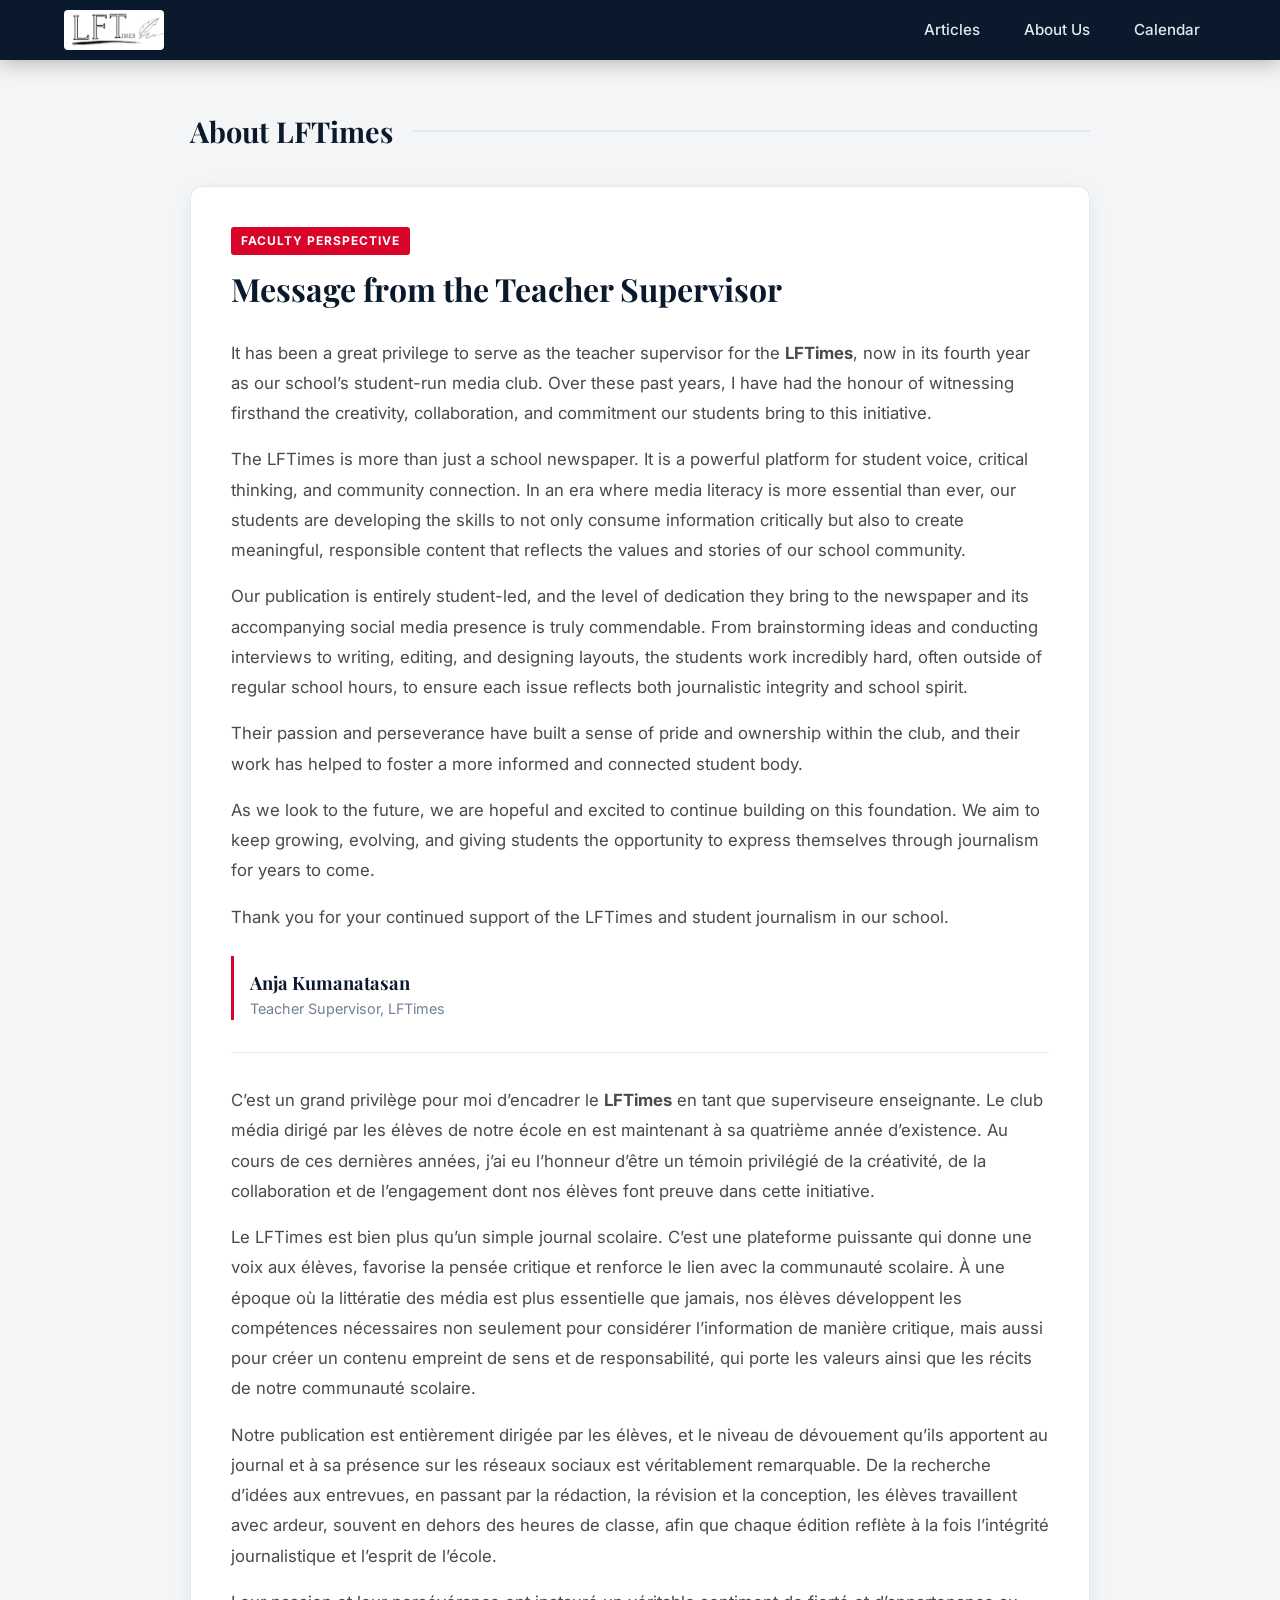
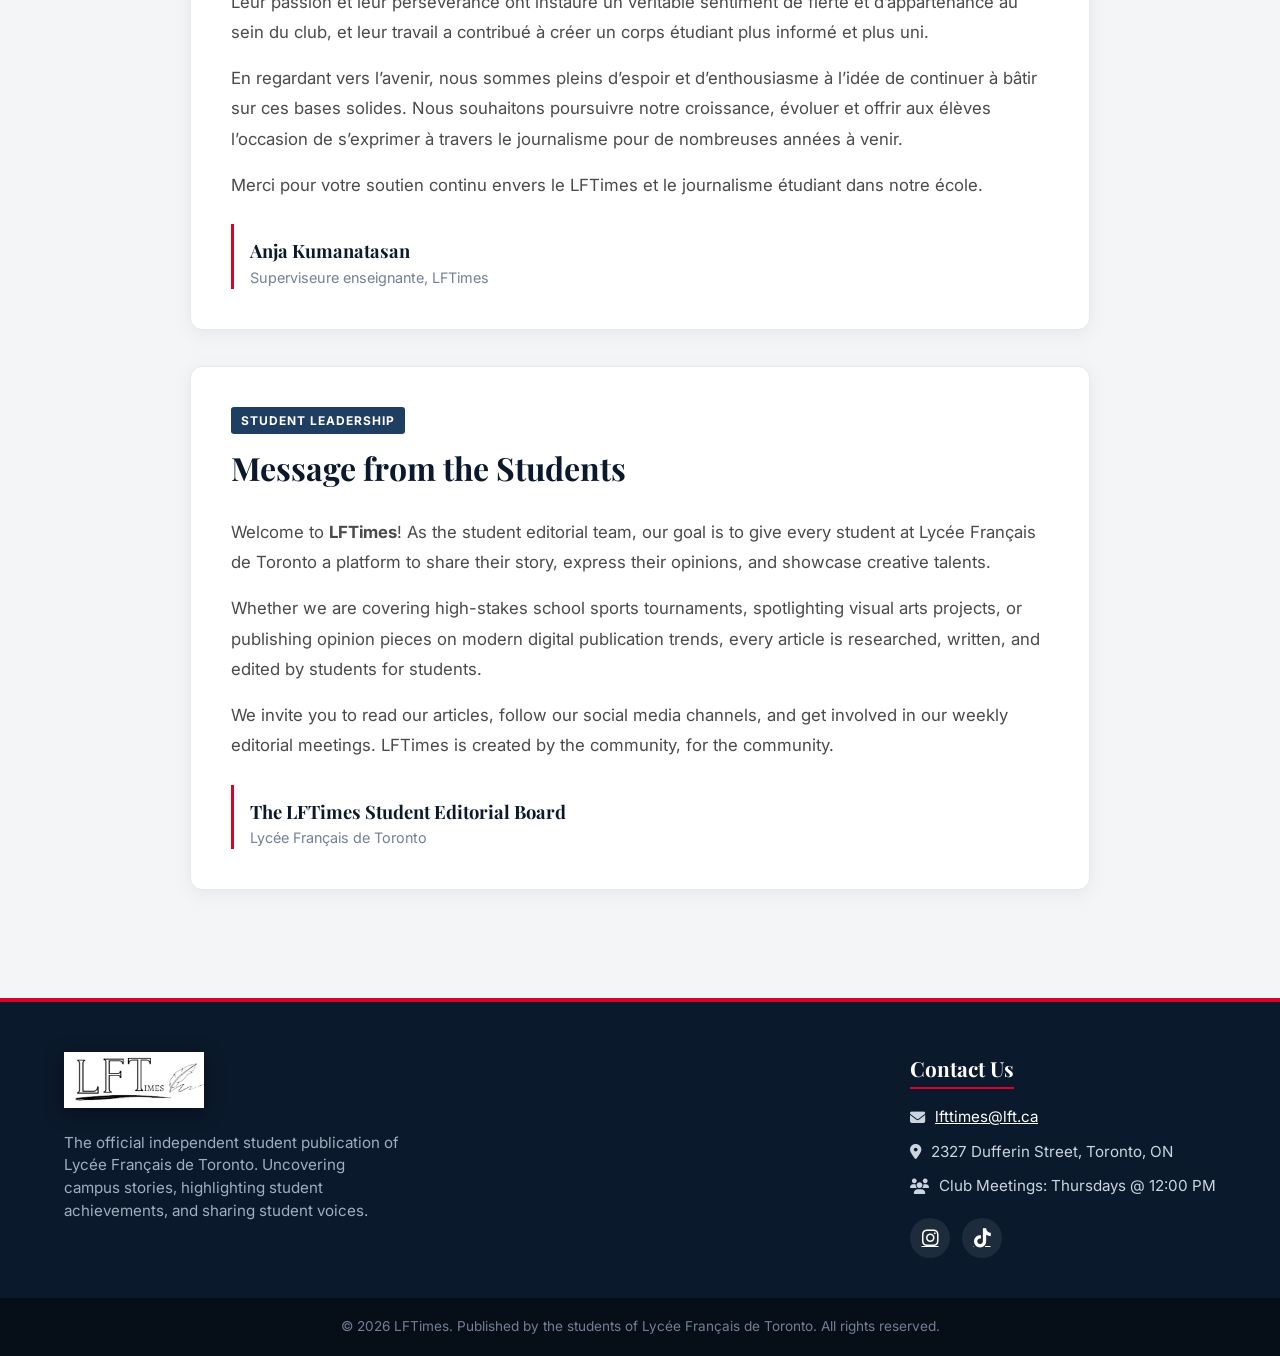
==== commit 27277066: "Update about.html" ====
--- a/about.html
+++ b/about.html
@@ -22,25 +22,19 @@
 
 <body>
 
-  <!-- Top Header Navigation -->
-  <header class="navbar">
-    <div class="nav-container">
-
-      <a href="index.html" class="logo-link">
-        <img src="logo67.png" alt="LFTimes Logo" class="logo-img" />
-      </a>
-
-      <nav class="nav-links">
-        <a href="articles.html" class="nav-btn">Articles</a>
-        <a href="photos.html" class="nav-btn">Photos</a>
-        <a href="about.html" class="nav-btn">About Us</a>
-        <a href="calendar.html" class="nav-btn">Calendar</a>
-        <a href="login.html" class="nav-btn btn-login">Log In</a>
-      </nav>
-
-    </div>
-  </header>
-
+<!-- Header Navigation -->
+<header class="navbar">
+  <div class="nav-container">
+    <a href="index.html" class="logo-link">
+      <img src="logo67.png" alt="LFTimes Logo" class="logo-img" style="height: 40px !important; width: auto !important; max-width: 130px !important;" />
+    </a>
+    <nav class="nav-links">
+      <a href="articles.html" class="nav-btn">Articles</a>
+      <a href="about.html" class="nav-btn">About Us</a>
+      <a href="calendar.html" class="nav-btn">Calendar</a>
+    </nav>
+  </div>
+</header>
 
   <!-- About Us Section -->
   <main class="main-content">
--- a/style.css
+++ b/style.css
@@ -35,14 +35,13 @@
 }
 
 /* Navigation Header */
-/* Navigation Header */
 .navbar {
   background-color: var(--dark-blue);
   position: sticky;
   top: 0;
   z-index: 1000;
   box-shadow: 0 4px 20px rgba(0, 0, 0, 0.25);
-  padding: 6px 0; /* Ensures vertical breathing room for a larger logo */
+  padding: 6px 0;
 }
 
 .nav-container {
@@ -61,14 +60,13 @@
 }
 
 .logo-img {
-  height: 40px !important;
+  height: 42px !important;
   width: auto !important;
-  max-width: 130px !important;
+  max-width: 140px !important;
   object-fit: contain;
   border-radius: 4px;
   display: block;
 }
-
 
 .nav-links {
   display: flex;
@@ -359,6 +357,87 @@
   color: #718096;
 }
 
+/* About Page Styling */
+.about-container {
+  max-width: 900px;
+  margin: 0 auto;
+}
+
+.about-card {
+  background-color: #ffffff;
+  border-radius: 12px;
+  padding: 40px;
+  box-shadow: 0 4px 20px rgba(0, 0, 0, 0.06);
+  border: 1px solid #e2e8f0;
+  margin-top: 20px;
+}
+
+.about-card.margin-top {
+  margin-top: 36px;
+}
+
+.about-card-header {
+  margin-bottom: 24px;
+}
+
+.about-card-header h2 {
+  font-family: var(--font-serif);
+  font-size: 2rem;
+  color: var(--dark-blue);
+  margin-top: 8px;
+}
+
+.about-badge {
+  background-color: var(--accent-red);
+  color: var(--white);
+  font-size: 0.75rem;
+  font-weight: 700;
+  text-transform: uppercase;
+  letter-spacing: 1px;
+  padding: 4px 10px;
+  border-radius: 3px;
+  display: inline-block;
+}
+
+.badge-student {
+  background-color: var(--medium-blue);
+}
+
+.about-text p {
+  color: var(--body-text);
+  font-size: 1.05rem;
+  line-height: 1.8;
+  margin-bottom: 16px;
+}
+
+.content-divider {
+  border: 0;
+  height: 1px;
+  background-color: var(--border-color);
+  margin: 32px 0;
+}
+
+.author-signature {
+  margin-top: 24px;
+  padding-top: 12px;
+  border-left: 3px solid var(--accent-red);
+  padding-left: 16px;
+  display: flex;
+  flex-direction: column;
+}
+
+.author-name {
+  font-family: var(--font-serif);
+  font-weight: 700;
+  font-size: 1.15rem;
+  color: var(--dark-blue);
+}
+
+.author-title {
+  font-size: 0.9rem;
+  color: #718096;
+}
+
 /* Responsive Behavior */
 @media (max-width: 1024px) {
   .articles-grid {
@@ -376,10 +455,6 @@
     gap: 12px;
   }
 
-  .logo-img {
-    height: 48px;
-  }
-
   .hero-title {
     font-size: 2.8rem;
   }
